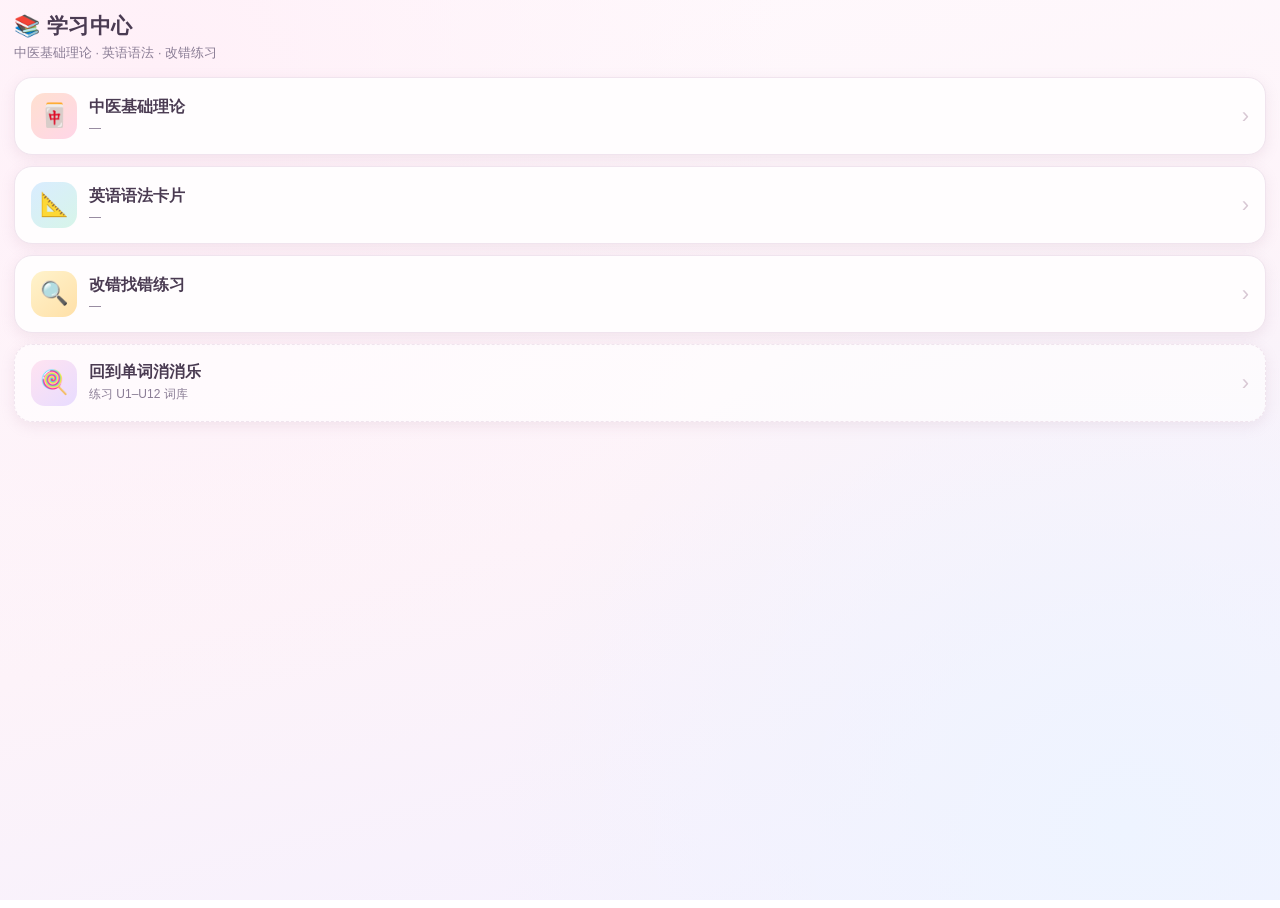
==== study.html @ f8e55bf9 "deploy: study.html" ====
<!DOCTYPE html>
<html lang="zh-CN">
<head>
<meta charset="utf-8">
<meta name="viewport" content="width=device-width, initial-scale=1.0, maximum-scale=1.0, user-scalable=no, viewport-fit=cover">
<meta name="theme-color" content="#ffe3f1">
<meta name="apple-mobile-web-app-capable" content="yes">
<meta name="mobile-web-app-capable" content="yes">
<meta name="apple-mobile-web-app-title" content="学习中心">
<meta name="apple-mobile-web-app-status-bar-style" content="default">
<title>📚 学习中心 · 中医基础 + 英语语法 + 改错</title>
<link rel="icon" type="image/png" href="icon-192.png">
<link rel="apple-touch-icon" href="apple-touch-icon.png">
<link rel="stylesheet" href="study.css">
</head>
<body>

<div id="app">

  <!-- ============ 首页 ============ -->
  <section class="screen active" id="scr-home">
    <header class="hd">
      <h1>📚 学习中心</h1>
      <p class="hd-sub">中医基础理论 · 英语语法 · 改错练习</p>
    </header>

    <div class="entry" data-go="tcm">
      <div class="entry-ico">🀄</div>
      <div class="entry-txt">
        <strong>中医基础理论</strong>
        <span id="cnt-tcm">—</span>
      </div>
      <div class="entry-arrow">›</div>
    </div>

    <div class="entry" data-go="gram">
      <div class="entry-ico">📐</div>
      <div class="entry-txt">
        <strong>英语语法卡片</strong>
        <span id="cnt-gram">—</span>
      </div>
      <div class="entry-arrow">›</div>
    </div>

    <div class="entry" data-go="err">
      <div class="entry-ico">🔍</div>
      <div class="entry-txt">
        <strong>改错找错练习</strong>
        <span id="cnt-err">—</span>
      </div>
      <div class="entry-arrow">›</div>
    </div>

    <div class="entry ghost" data-go="back">
      <div class="entry-ico">🍭</div>
      <div class="entry-txt">
        <strong>回到单词消消乐</strong>
        <span>练习 U1–U12 词库</span>
      </div>
      <div class="entry-arrow">›</div>
    </div>

    <p class="foot-note" id="edition-note"></p>
  </section>

  <!-- ============ 目录（章节目录） ============ -->
  <section class="screen" id="scr-list">
    <header class="hd hd-row">
      <button class="btn-back" data-go="home">‹</button>
      <div>
        <h1 id="list-title">目录</h1>
        <p class="hd-sub" id="list-sub"></p>
      </div>
    </header>
    <div id="list-search-wrap" class="search-wrap" hidden>
      <input id="search-input" type="search" placeholder="搜关键词，如：五行 / 藏象 / 亡阳" autocomplete="off">
    </div>
    <div id="list-tools" class="list-tools" hidden></div>
    <div id="list-body" class="list-body"></div>
  </section>

  <!-- ============ 卡片浏览（中医 / 语法通用） ============ -->
  <section class="screen" id="scr-cards">
    <header class="hd hd-row">
      <button class="btn-back" data-go="list">‹</button>
      <div style="flex:1 1 auto;min-width:0">
        <h1 id="cards-title">卡片</h1>
        <p class="hd-sub"><span id="card-pos">1 / 1</span> · <span id="card-memo">已背 0</span></p>
      </div>
      <button class="btn-mode" id="btnSelfTest" title="自测模式：先遮住答案">🙈 自测</button>
    </header>
    <div id="cards-body" class="cards-body"></div>
  </section>

  <!-- ============ 改错答题 ============ -->
  <section class="screen" id="scr-quiz">
    <header class="hd hd-row">
      <button class="btn-back" data-go="list">‹</button>
      <div>
        <h1 id="quiz-title">改错</h1>
        <p class="hd-sub"><span id="quiz-pos">1 / 1</span> · 点出错的那个词</p>
      </div>
    </header>

    <div class="quiz-body">
      <div class="sentence" id="quiz-sentence"></div>
      <div class="quiz-tools">
        <button class="btn-mini" id="btn-noerror">这行没错</button>
        <button class="btn-mini" id="btn-skip">跳过</button>
      </div>
      <div class="answer" id="quiz-answer" hidden></div>
      <button class="btn-next" id="btn-next" hidden>下一题 ›</button>
    </div>
  </section>

</div>

<script src="data/data-tcm.js"></script>
<script src="data/data-grammar.js"></script>
<script src="data/data-errors.js"></script>
<script src="study.js"></script>
<script>
// 注册 Service Worker：这样直接打开 study.html 也能离线缓存（file:// 时自动跳过）
if ('serviceWorker' in navigator && location.protocol.indexOf('http') === 0) {
  window.addEventListener('load', function () {
    navigator.serviceWorker.register('sw.js').catch(function () {});
  });
}
</script>
</body>
</html>
---- study.css ----
/* ============================================================
 *  study.css — 学习中心样式（延续消消乐的马卡龙可爱风）
 * ============================================================ */
:root{
  --pink:#ffe3f1; --pink-d:#ffb3d9; --purple:#e8dcff; --blue:#d9ecff;
  --mint:#d7f5e9; --yellow:#fff3cc; --ink:#4a3b52; --ink-l:#8a7d95;
  --card:#fffdfe; --line:#f0e4ee;
  --sh:0 4px 14px rgba(180,140,170,.16);
  --rr:18px;
}
*{box-sizing:border-box;-webkit-tap-highlight-color:transparent}
html,body{margin:0;padding:0;height:100%}
body{
  font-family:-apple-system,BlinkMacSystemFont,"PingFang SC","Hiragino Sans GB","Microsoft YaHei",sans-serif;
  color:var(--ink);
  background:
    radial-gradient(circle at 12% 8%, #fff0f8 0%, transparent 45%),
    radial-gradient(circle at 88% 92%, #eef4ff 0%, transparent 45%),
    linear-gradient(165deg,#fffafd 0%,#fdf3f9 55%,#f3f0ff 100%);
  background-attachment:fixed;
  -webkit-font-smoothing:antialiased;
}
#app{position:relative;height:100%}

/* ---------- 屏幕切换 ---------- */
.screen{
  position:absolute; inset:0; display:flex; flex-direction:column;
  opacity:0; visibility:hidden; transform:translateY(8px);
  transition:opacity .22s ease, transform .22s ease, visibility .22s;
  padding:calc(env(safe-area-inset-top) + 12px) 14px calc(env(safe-area-inset-bottom) + 12px);
  overflow:hidden;
}
.screen.active{opacity:1; visibility:visible; transform:none}

/* ---------- 页头 ---------- */
.hd{margin-bottom:14px; flex:0 0 auto}
.hd h1{margin:0; font-size:21px; letter-spacing:.5px}
.hd-sub{margin:4px 0 0; font-size:12.5px; color:var(--ink-l); line-height:1.5}
.hd-row{display:flex; align-items:center; gap:10px}
.btn-back{
  flex:0 0 auto; width:38px; height:38px; border:none; border-radius:12px;
  background:#fff; color:var(--ink); font-size:22px; line-height:1;
  box-shadow:var(--sh); cursor:pointer; padding-bottom:3px;
}
.btn-back:active{transform:scale(.94)}

/* ---------- 首页入口 ---------- */
.entry{
  display:flex; align-items:center; gap:12px; flex:0 0 auto;
  background:var(--card); border-radius:var(--rr); padding:15px 16px;
  box-shadow:var(--sh); margin-bottom:11px; cursor:pointer;
  transition:transform .14s ease, box-shadow .14s ease;
  border:1px solid var(--line);
}
.entry:active{transform:scale(.977); box-shadow:0 2px 8px rgba(180,140,170,.14)}
.entry-ico{
  width:46px; height:46px; flex:0 0 auto; border-radius:14px;
  display:flex; align-items:center; justify-content:center; font-size:23px;
  background:linear-gradient(140deg,var(--pink),var(--purple));
}
.entry[data-go="tcm"] .entry-ico{background:linear-gradient(140deg,#ffe0d0,#ffd6e8)}
.entry[data-go="gram"] .entry-ico{background:linear-gradient(140deg,var(--blue),var(--mint))}
.entry[data-go="err"] .entry-ico{background:linear-gradient(140deg,var(--yellow),#ffe0a8)}
.entry-txt{display:flex; flex-direction:column; gap:3px; min-width:0}
.entry-txt strong{font-size:15.5px}
.entry-txt span{font-size:12px; color:var(--ink-l)}
.entry-arrow{margin-left:auto; font-size:22px; color:#d8c8d4; flex:0 0 auto}
.entry.ghost{background:rgba(255,255,255,.6); border-style:dashed}
.foot-note{margin:auto 2px 0; font-size:11.5px; color:#b3a6bd; line-height:1.65}

/* ---------- 搜索 ---------- */
.search-wrap{flex:0 0 auto; margin-bottom:10px}
.search-wrap input{
  width:100%; padding:11px 14px; border-radius:14px; border:1px solid var(--line);
  background:#fff; font-size:14px; color:var(--ink); outline:none;
  box-shadow:var(--sh); font-family:inherit;
}
.search-wrap input:focus{border-color:var(--pink-d)}

/* ---------- 目录工具条（中医） ---------- */
.list-tools{
  flex:0 0 auto; display:flex; flex-wrap:wrap; gap:7px; margin-bottom:10px;
}
.tool-btn{
  flex:1 1 auto; min-width:calc(50% - 4px); padding:9px 10px;
  border-radius:12px; border:1px solid var(--line); background:#fff;
  color:#6b5a76; font-size:12.5px; font-family:inherit; cursor:pointer;
  box-shadow:var(--sh); white-space:nowrap; overflow:hidden; text-overflow:ellipsis;
}
.tool-btn:active{transform:scale(.97)}

/* ---------- 自测模式按钮 ---------- */
.btn-mode{
  flex:0 0 auto; padding:9px 12px; border-radius:12px; border:1px solid var(--line);
  background:#fff; color:#6b5a76; font-size:12.5px; font-family:inherit;
  box-shadow:var(--sh); cursor:pointer; white-space:nowrap;
}
.btn-mode.on{background:linear-gradient(135deg,var(--pink-d),#c9a8ff); color:#fff; border-color:transparent}
.btn-mode:active{transform:scale(.96)}

/* ---------- 章节目录 ---------- */
.list-body{flex:1 1 auto; overflow-y:auto; -webkit-overflow-scrolling:touch; padding-bottom:8px}
.chap{
  display:flex; align-items:center; gap:10px; background:var(--card);
  border:1px solid var(--line); border-radius:15px; padding:14px 15px;
  margin-bottom:9px; box-shadow:var(--sh); cursor:pointer;
  transition:transform .13s ease;
}
.chap:active{transform:scale(.978)}
.chap-t{font-size:14.5px; flex:1 1 auto; line-height:1.45}
.chap-bar{
  margin-top:7px; height:5px; border-radius:4px; background:#f2e8f0; overflow:hidden;
}
.chap-bar span{
  display:block; height:100%; border-radius:4px;
  background:linear-gradient(90deg,var(--pink-d),#c9a8ff);
  transition:width .3s ease;
}
.chap-ver{
  display:inline-block; margin-top:5px; font-size:10.5px; font-weight:600;
  color:#8a6f9c; background:#f4ecfb; border-radius:8px; padding:2px 7px;
  line-height:1.5;
}
.chap-n{font-size:11.5px; color:#fff; background:var(--pink-d); border-radius:20px; padding:3px 9px; flex:0 0 auto}
.chap-arrow{color:#d8c8d4; font-size:19px; flex:0 0 auto}

/* 搜索结果 */
.hit{background:var(--card); border:1px solid var(--line); border-radius:15px;
  padding:13px 15px; margin-bottom:9px; box-shadow:var(--sh)}
.hit-src{font-size:11px; color:var(--pink-d); margin-bottom:5px; font-weight:600}
.hit-q{font-size:14.5px; font-weight:600; margin-bottom:6px; line-height:1.45}
.hit-a{font-size:13px; color:#5d5068; line-height:1.68; white-space:pre-wrap}
.empty{text-align:center; color:#b3a6bd; font-size:13px; padding:40px 20px}

/* ---------- 卡片浏览 ---------- */
.cards-body{
  flex:1 1 auto; overflow-y:auto; -webkit-overflow-scrolling:touch;
  scroll-snap-type:y mandatory; padding-bottom:4px;
}
.card{
  scroll-snap-align:start; background:var(--card); border:1px solid var(--line);
  border-radius:20px; padding:18px 17px; margin-bottom:12px; box-shadow:var(--sh);
  min-height:60vh;
}
.card.known{border-color:#b6e8cd; box-shadow:0 4px 14px rgba(120,200,160,.20)}

/* 卡片顶部：标签 + 背诵按钮 */
.card-top{display:flex; align-items:center; gap:8px; margin-bottom:12px}
.card-top .card-badge{margin-bottom:0}
.memo-btn{
  margin-left:auto; padding:6px 11px; border-radius:20px; cursor:pointer;
  border:1px solid var(--line); background:#fff; color:#8a7d95;
  font-size:11.5px; font-family:inherit; white-space:nowrap;
}
.card.known .memo-btn{
  background:#e7f8ef; border-color:#b6e8cd; color:#1f7a4d; font-weight:700;
}
.memo-btn:active{transform:scale(.95)}

/* 答案区 + 自测遮罩 */
.card-ans-wrap{position:relative}
.reveal-hint{display:none}
.card.masked .card-a{display:none}
.card.masked .reveal-hint{
  display:flex; align-items:center; justify-content:center;
  min-height:120px; border-radius:14px; cursor:pointer;
  background:repeating-linear-gradient(135deg,#fdf1f8 0 12px,#f8eaf4 12px 24px);
  color:#b48aa8; font-size:14px; font-weight:600;
  border:1px dashed #eccfe2;
}
.card.masked .card-q{color:#463351}
.card-badge{
  display:inline-block; font-size:11px; font-weight:700; letter-spacing:.5px;
  padding:4px 10px; border-radius:20px; margin-bottom:12px;
  background:linear-gradient(140deg,var(--pink),var(--purple)); color:#6b4f72;
}
.card-badge.t-名解{background:linear-gradient(140deg,#ffd9c7,#ffc9dd); color:#8a4a5c}
.card-badge.t-辨析{background:linear-gradient(140deg,#d4e8ff,#c9f0e2); color:#3f6472}
.card-badge.t-原文{background:linear-gradient(140deg,#fff0c2,#ffe2a8); color:#7a6224}
.card-badge.t-数字{background:linear-gradient(140deg,#e0d9ff,#f0d9ff); color:#5b4a80}
.card-q{font-size:16px; font-weight:700; line-height:1.5; margin-bottom:11px; color:#463351}
.card-a{font-size:14.5px; line-height:1.82; color:#4f4258; white-space:pre-wrap; word-break:break-word}

/* 语法卡 */
.gram-rule{font-size:14.5px; line-height:1.8; margin-bottom:14px; color:#463351;
  background:linear-gradient(120deg,#fff7fb,#f5f2ff); border-radius:13px; padding:12px 14px;
  border-left:3px solid var(--pink-d)}
.gram-list{margin:0; padding:0; list-style:none}
.gram-list li{position:relative; padding:9px 0 9px 20px; font-size:14px; line-height:1.75;
  border-bottom:1px dashed var(--line); color:#544663}
.gram-list li:last-child{border-bottom:none}
.gram-list li::before{content:""; position:absolute; left:4px; top:16px; width:6px; height:6px;
  border-radius:50%; background:var(--pink-d)}
.gram-list li b, .gram-list li strong{color:#a34a7c}
.gram-trick{margin-top:14px; font-size:13.5px; line-height:1.72; color:#6d5a3f;
  background:#fffaf0; border-radius:12px; padding:11px 13px; border:1px dashed #f0dcae}
.gram-trick::before{content:"💡 "; }

/* ---------- 改错答题 ---------- */
.quiz-body{flex:1 1 auto; overflow-y:auto; -webkit-overflow-scrolling:touch; padding-bottom:10px}
.sentence{
  background:var(--card); border:1px solid var(--line); border-radius:20px;
  padding:22px 18px; box-shadow:var(--sh); font-size:17px; line-height:2.1;
  min-height:110px; display:flex; flex-wrap:wrap; align-content:flex-start; gap:2px 0;
}
.word{
  display:inline; padding:3px 1px; border-radius:6px; cursor:pointer;
  transition:background .12s ease, color .12s ease; text-decoration:underline;
  text-decoration-color:rgba(255,179,217,.5); text-underline-offset:4px;
}
.word:active{background:#ffe9f4}
.word.hit{background:#c9f5dd; color:#1f6b45; text-decoration:none; font-weight:600}
.word.miss{background:#ffe0e0; color:#b13a3a; animation:shake .3s}
.word.reveal{background:#fff3cc; color:#7a6224; text-decoration:none; font-weight:600}
@keyframes shake{0%,100%{transform:translateX(0)}25%{transform:translateX(-4px)}75%{transform:translateX(4px)}}

.quiz-tools{display:flex; gap:9px; margin-top:12px}
.btn-mini{
  flex:1 1 0; padding:11px 8px; border-radius:13px; border:1px solid var(--line);
  background:#fff; color:#6b5a76; font-size:13.5px; font-family:inherit;
  box-shadow:var(--sh); cursor:pointer;
}
.btn-mini:active{transform:scale(.97)}
.btn-mini:disabled{opacity:.4}

.answer{margin-top:13px; background:#fffdfe; border:1px solid var(--line); border-left:4px solid #8fd9b6;
  border-radius:15px; padding:15px 16px; box-shadow:var(--sh); animation:fadein .22s ease}
.answer.bad{border-left-color:#ff9a9a}
@keyframes fadein{from{opacity:0; transform:translateY(6px)}to{opacity:1; transform:none}}
.ans-line{font-size:15px; line-height:1.75; margin-bottom:8px}
.ans-line:last-child{margin-bottom:0}
.ans-key{color:#a34a7c; font-weight:700}
.ans-ok{color:#1f7a4d; font-weight:700}
.ans-why{font-size:13.5px; color:#5d5068; line-height:1.78; padding-top:9px; border-top:1px dashed var(--line)}

.btn-next{
  width:100%; margin-top:13px; padding:15px; border:none; border-radius:16px;
  background:linear-gradient(135deg,var(--pink-d),#c9a8ff); color:#fff;
  font-size:16px; font-weight:700; font-family:inherit; cursor:pointer;
  box-shadow:0 5px 16px rgba(220,140,190,.36);
}
.btn-next:active{transform:scale(.977)}

/* ---------- 小屏幕适配 ---------- */
@media (max-height:680px){
  .card{min-height:52vh; padding:15px}
  .sentence{font-size:16px; padding:17px 15px}
  .hd h1{font-size:19px}
}
@media (prefers-color-scheme: dark){
  :root{
    --pink:#4a3040; --pink-d:#c17aa5; --purple:#3d3450; --blue:#2f3d4d;
    --mint:#2d4239; --yellow:#463d28; --ink:#eae2f0; --ink-l:#a99cb5;
    --card:#2a2431; --line:#3a3143; --sh:0 4px 14px rgba(0,0,0,.34);
  }
  body{background:
    radial-gradient(circle at 12% 8%, #2e2434 0%, transparent 45%),
    radial-gradient(circle at 88% 92%, #232c3a 0%, transparent 45%),
    linear-gradient(165deg,#221c28 0%,#241f2c 55%,#1e1b29 100%)}
  .card-badge{color:#3a2a35}
  .card-q,.gram-rule{color:#efe6f6}
  .card-a,.gram-list li{color:#d6cbe0}
  .gram-rule{background:linear-gradient(120deg,#312a3a,#2b2739)}
  .entry.ghost{background:rgba(255,255,255,.05)}
  .foot-note{color:#8d7f99}
  .gram-trick{background:#332c22; border-color:#54482c; color:#dcc79c}
  .answer{background:#2a2431}
  .btn-mini{background:#332b3c; color:#cdc0d8}
  .word:active{background:#3d3048}
  .btn-mode,.tool-btn{background:#332b3c; color:#cdc0d8}
  .memo-btn{background:#332b3c; color:#b3a6bd}
  .card.known .memo-btn{background:#254434; border-color:#3c6b52; color:#8ee0b4}
  .chip{background:#332b3c}
  .chap-bar{background:#3a3143}
  .card.masked .reveal-hint{
    background:repeating-linear-gradient(135deg,#2f2838 0 12px,#332b3c 12px 24px);
    color:#a98fb8; border-color:#4a3d54;
  }
  .card.masked .card-q{color:#efe6f6}
  .card.known{border-color:#3c6b52; box-shadow:0 4px 14px rgba(0,0,0,.4)}
}
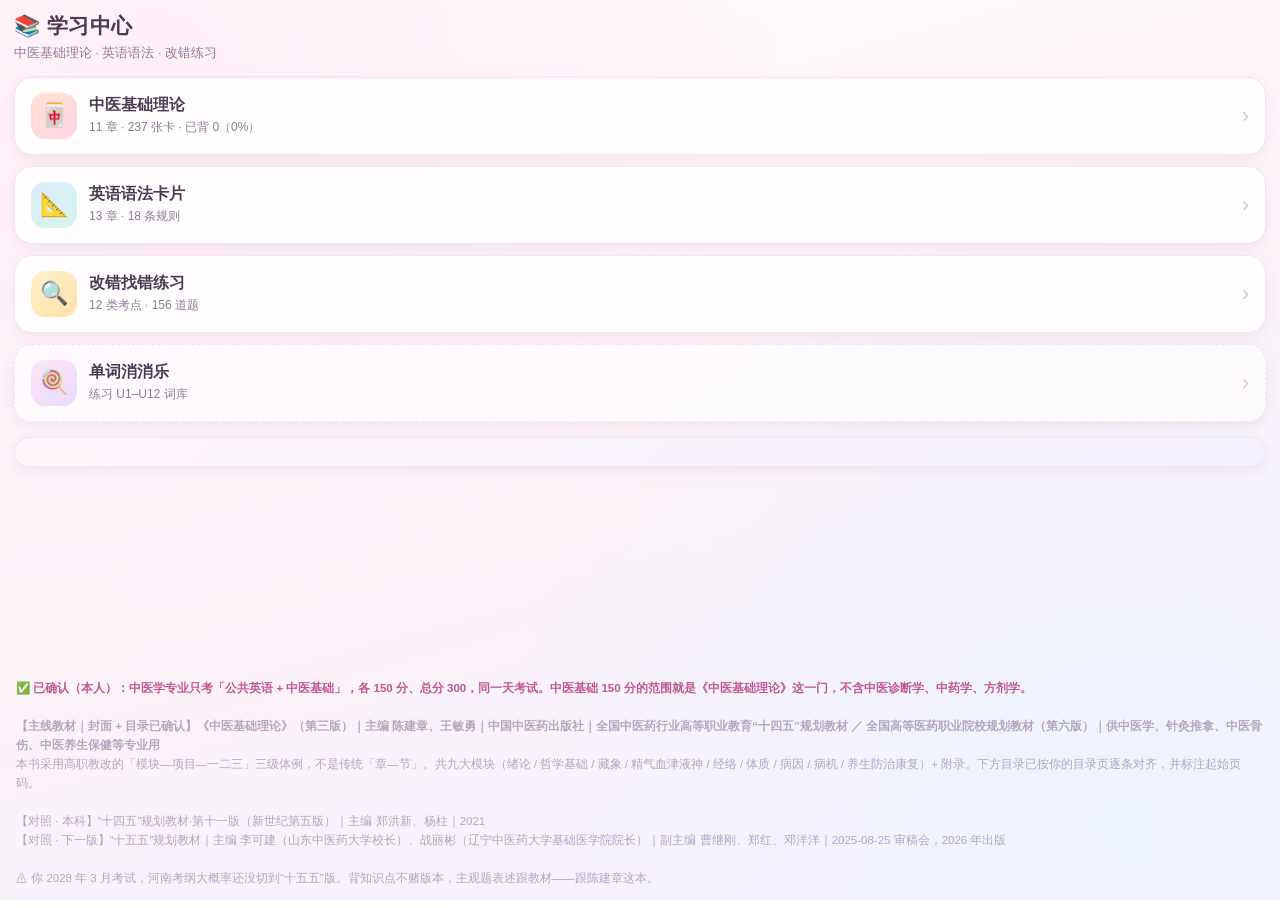
==== commit 66457fcb: "deploy: study.html" ====
--- a/study.html
+++ b/study.html
@@ -54,11 +54,13 @@
     <div class="entry ghost" data-go="back">
       <div class="entry-ico">🍭</div>
       <div class="entry-txt">
-        <strong>回到单词消消乐</strong>
+        <strong>单词消消乐</strong>
         <span>练习 U1–U12 词库</span>
       </div>
       <div class="entry-arrow">›</div>
     </div>
+
+    <div class="stats-card" id="stats-total"></div>
 
     <p class="foot-note" id="edition-note"></p>
   </section>
--- a/study.css
+++ b/study.css
@@ -67,6 +67,27 @@
 .entry-arrow{margin-left:auto; font-size:22px; color:#d8c8d4; flex:0 0 auto}
 .entry.ghost{background:rgba(255,255,255,.6); border-style:dashed}
 .foot-note{margin:auto 2px 0; font-size:11.5px; color:#b3a6bd; line-height:1.65}
+
+/* ---------- 首页累计统计卡 ---------- */
+.stats-card{
+  flex:0 0 auto; margin-top:4px; background:linear-gradient(135deg,#fff6fb,#f3f0ff);
+  border:1px solid var(--line); border-radius:var(--rr); padding:14px 16px;
+  box-shadow:var(--sh);
+}
+.st-hd{display:flex; align-items:baseline; gap:6px; font-size:12.5px; color:var(--ink-l)}
+.st-hd b{font-size:26px; color:#a34a7c; line-height:1; margin:0 2px}
+.st-row{display:flex; flex-wrap:wrap; gap:6px 14px; margin:10px 0 8px; font-size:12.5px; color:#5d5068}
+.st-row b{color:#a34a7c; font-size:14px}
+.st-row em{font-style:normal; color:#a99cb5; font-size:11px}
+.st-ft{
+  display:flex; align-items:center; justify-content:space-between; gap:8px;
+  font-size:11px; color:#b3a6bd; border-top:1px dashed var(--line); padding-top:8px;
+}
+.st-reset{
+  border:1px solid var(--line); background:#fff; color:#a99cb5;
+  font-size:11px; font-family:inherit; padding:4px 9px; border-radius:20px; cursor:pointer;
+}
+.st-reset:active{transform:scale(.95)}
 
 /* ---------- 搜索 ---------- */
 .search-wrap{flex:0 0 auto; margin-bottom:10px}
@@ -265,6 +286,10 @@
   .foot-note{color:#8d7f99}
   .gram-trick{background:#332c22; border-color:#54482c; color:#dcc79c}
   .answer{background:#2a2431}
+  .stats-card{background:linear-gradient(135deg,#2e2637,#282336)}
+  .st-row{color:#d6cbe0}
+  .st-hd b,.st-row b{color:#f0a8ce}
+  .st-reset{background:#332b3c; color:#b3a6bd}
   .btn-mini{background:#332b3c; color:#cdc0d8}
   .word:active{background:#3d3048}
   .btn-mode,.tool-btn{background:#332b3c; color:#cdc0d8}
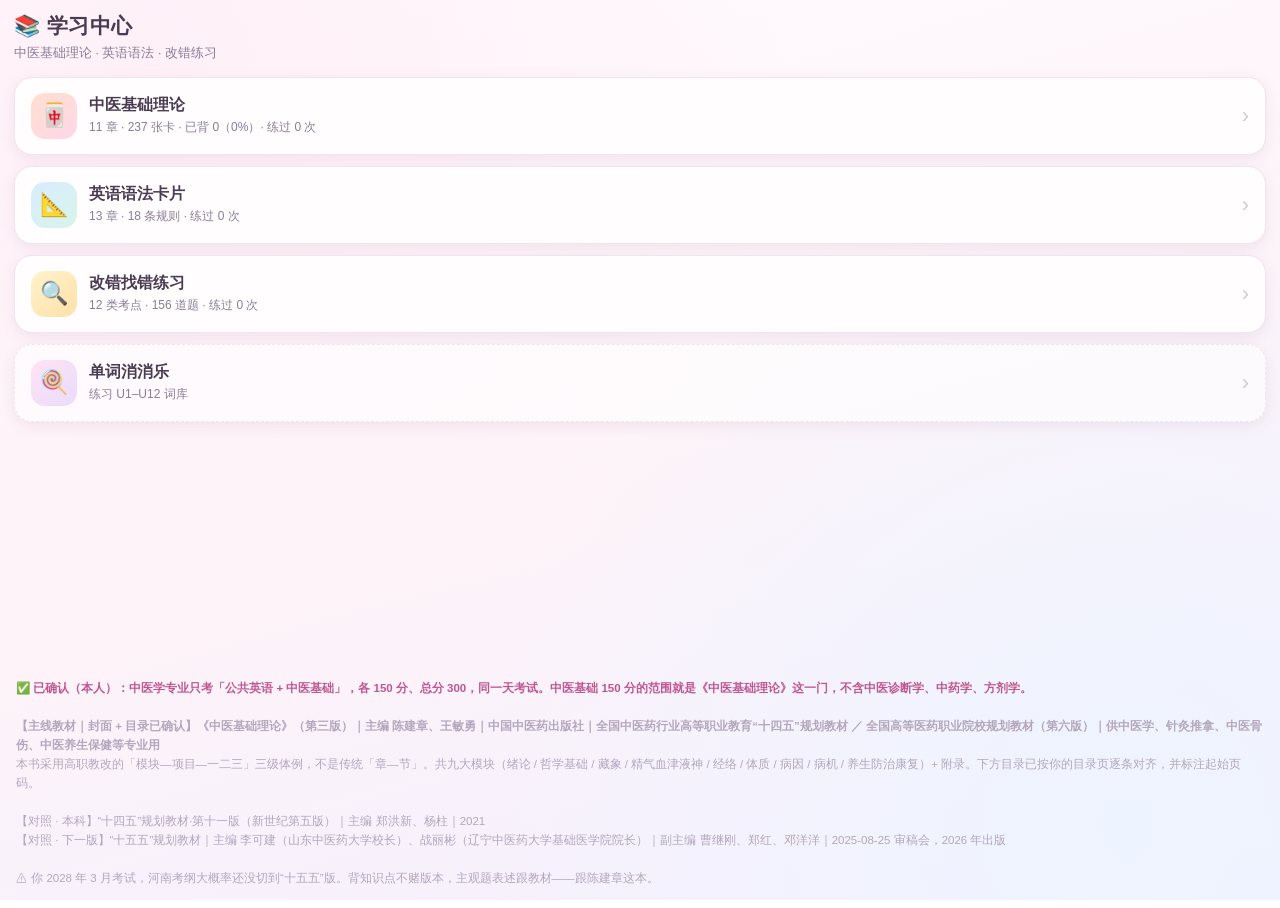
==== commit 1669b9e8: "deploy: study.html" ====
--- a/study.html
+++ b/study.html
@@ -60,8 +60,6 @@
       <div class="entry-arrow">›</div>
     </div>
 
-    <div class="stats-card" id="stats-total"></div>
-
     <p class="foot-note" id="edition-note"></p>
   </section>
 
@@ -77,6 +75,7 @@
     <div id="list-search-wrap" class="search-wrap" hidden>
       <input id="search-input" type="search" placeholder="搜关键词，如：五行 / 藏象 / 亡阳" autocomplete="off">
     </div>
+    <div id="list-stats" class="mod-stats" hidden></div>
     <div id="list-tools" class="list-tools" hidden></div>
     <div id="list-body" class="list-body"></div>
   </section>
--- a/study.css
+++ b/study.css
@@ -68,26 +68,21 @@
 .entry.ghost{background:rgba(255,255,255,.6); border-style:dashed}
 .foot-note{margin:auto 2px 0; font-size:11.5px; color:#b3a6bd; line-height:1.65}
 
-/* ---------- 首页累计统计卡 ---------- */
-.stats-card{
-  flex:0 0 auto; margin-top:4px; background:linear-gradient(135deg,#fff6fb,#f3f0ff);
-  border:1px solid var(--line); border-radius:var(--rr); padding:14px 16px;
-  box-shadow:var(--sh);
-}
-.st-hd{display:flex; align-items:baseline; gap:6px; font-size:12.5px; color:var(--ink-l)}
-.st-hd b{font-size:26px; color:#a34a7c; line-height:1; margin:0 2px}
-.st-row{display:flex; flex-wrap:wrap; gap:6px 14px; margin:10px 0 8px; font-size:12.5px; color:#5d5068}
-.st-row b{color:#a34a7c; font-size:14px}
-.st-row em{font-style:normal; color:#a99cb5; font-size:11px}
-.st-ft{
-  display:flex; align-items:center; justify-content:space-between; gap:8px;
-  font-size:11px; color:#b3a6bd; border-top:1px dashed var(--line); padding-top:8px;
-}
-.st-reset{
-  border:1px solid var(--line); background:#fff; color:#a99cb5;
-  font-size:11px; font-family:inherit; padding:4px 9px; border-radius:20px; cursor:pointer;
-}
-.st-reset:active{transform:scale(.95)}
+/* ---------- 模块页练习统计条 ---------- */
+.mod-stats{
+  flex:0 0 auto; display:flex; align-items:center; gap:9px; flex-wrap:wrap;
+  background:linear-gradient(135deg,#fff6fb,#f3f0ff);
+  border:1px solid var(--line); border-radius:14px;
+  padding:10px 13px; margin-bottom:10px; box-shadow:var(--sh);
+}
+.ms-main{font-size:13px; color:#5d5068}
+.ms-main b{font-size:19px; color:#a34a7c; margin:0 2px; line-height:1}
+.ms-sub{font-size:11.5px; color:#a99cb5}
+.ms-reset{
+  margin-left:auto; border:1px solid var(--line); background:#fff; color:#b3a6bd;
+  font-size:11px; font-family:inherit; padding:4px 10px; border-radius:20px; cursor:pointer;
+}
+.ms-reset:active{transform:scale(.95)}
 
 /* ---------- 搜索 ---------- */
 .search-wrap{flex:0 0 auto; margin-bottom:10px}
@@ -286,10 +281,10 @@
   .foot-note{color:#8d7f99}
   .gram-trick{background:#332c22; border-color:#54482c; color:#dcc79c}
   .answer{background:#2a2431}
-  .stats-card{background:linear-gradient(135deg,#2e2637,#282336)}
-  .st-row{color:#d6cbe0}
-  .st-hd b,.st-row b{color:#f0a8ce}
-  .st-reset{background:#332b3c; color:#b3a6bd}
+  .mod-stats{background:linear-gradient(135deg,#2e2637,#282336)}
+  .ms-main{color:#d6cbe0}
+  .ms-main b{color:#f0a8ce}
+  .ms-reset{background:#332b3c; color:#b3a6bd}
   .btn-mini{background:#332b3c; color:#cdc0d8}
   .word:active{background:#3d3048}
   .btn-mode,.tool-btn{background:#332b3c; color:#cdc0d8}
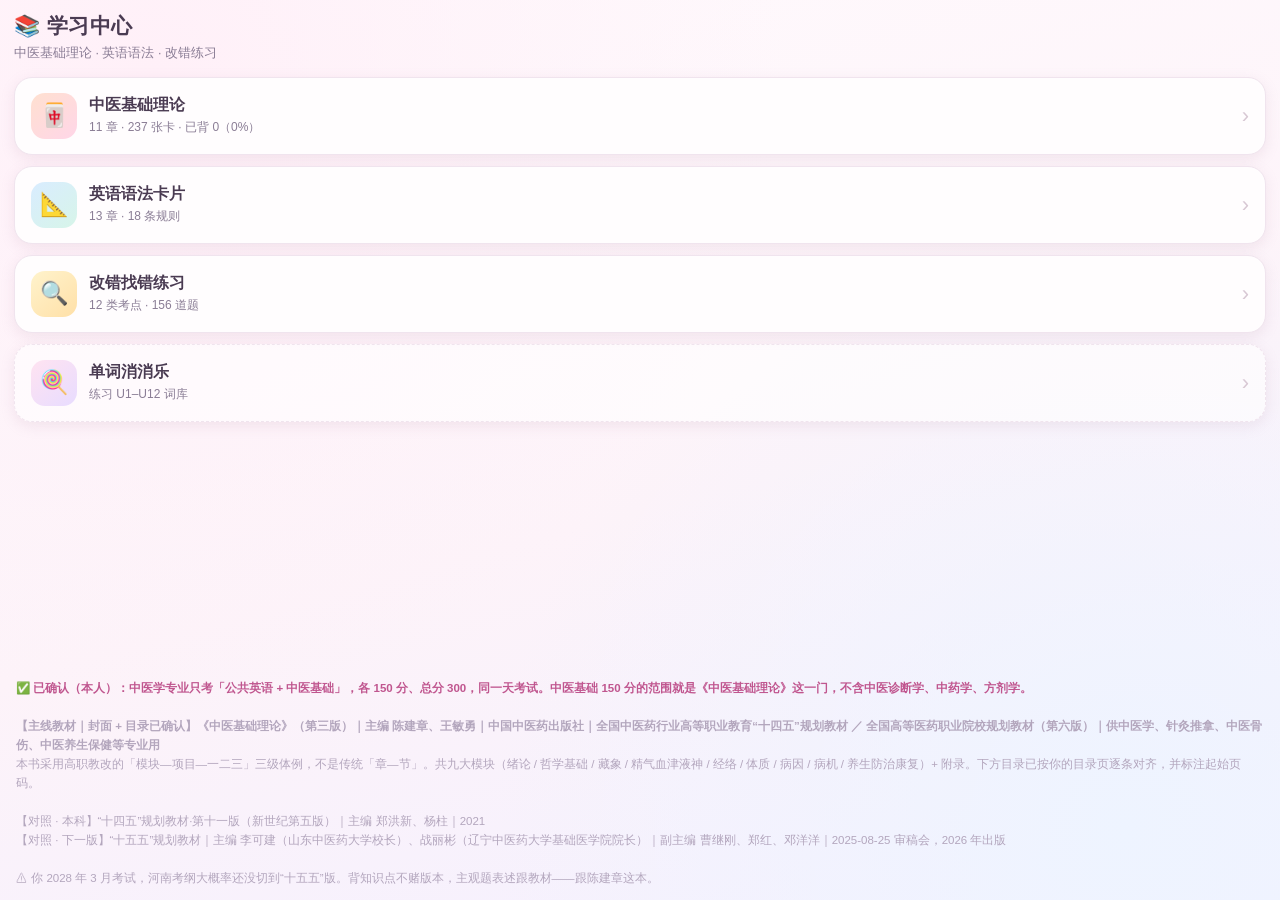
==== commit e25506a5: "deploy: study.html" ====
--- a/study.html
+++ b/study.html
@@ -67,10 +67,11 @@
   <section class="screen" id="scr-list">
     <header class="hd hd-row">
       <button class="btn-back" data-go="home">‹</button>
-      <div>
+      <div style="flex:1 1 auto;min-width:0">
         <h1 id="list-title">目录</h1>
         <p class="hd-sub" id="list-sub"></p>
       </div>
+      <div class="hd-badge" id="list-badge" hidden></div>
     </header>
     <div id="list-search-wrap" class="search-wrap" hidden>
       <input id="search-input" type="search" placeholder="搜关键词，如：五行 / 藏象 / 亡阳" autocomplete="off">
--- a/study.css
+++ b/study.css
@@ -68,16 +68,30 @@
 .entry.ghost{background:rgba(255,255,255,.6); border-style:dashed}
 .foot-note{margin:auto 2px 0; font-size:11.5px; color:#b3a6bd; line-height:1.65}
 
+/* ---------- 页头右侧：醒目练习次数徽标 ---------- */
+.hd-badge{
+  flex:0 0 auto; margin-left:auto;
+  display:flex; flex-direction:column; align-items:center; justify-content:center;
+  min-width:78px; padding:9px 13px; border-radius:17px;
+  background:linear-gradient(135deg,#ff9ecb 0%,#c9a8ff 100%);
+  color:#fff; line-height:1;
+  box-shadow:0 6px 18px rgba(214,132,186,.45), inset 0 1px 0 rgba(255,255,255,.45);
+}
+.hd-badge .hb-lab{font-size:10.5px; letter-spacing:1.5px; opacity:.92; font-weight:600}
+.hd-badge .hb-num{font-size:27px; font-weight:800; margin:3px 0 2px; letter-spacing:-.5px;
+  text-shadow:0 1px 3px rgba(140,70,130,.28)}
+.hd-badge .hb-unit{font-size:10.5px; letter-spacing:1px; opacity:.92; font-weight:600}
+
 /* ---------- 模块页练习统计条 ---------- */
 .mod-stats{
   flex:0 0 auto; display:flex; align-items:center; gap:9px; flex-wrap:wrap;
   background:linear-gradient(135deg,#fff6fb,#f3f0ff);
   border:1px solid var(--line); border-radius:14px;
-  padding:10px 13px; margin-bottom:10px; box-shadow:var(--sh);
+  padding:9px 13px; margin-bottom:10px; box-shadow:var(--sh);
 }
 .ms-main{font-size:13px; color:#5d5068}
 .ms-main b{font-size:19px; color:#a34a7c; margin:0 2px; line-height:1}
-.ms-sub{font-size:11.5px; color:#a99cb5}
+.ms-sub{font-size:12.5px; color:#7c6b88}
 .ms-reset{
   margin-left:auto; border:1px solid var(--line); background:#fff; color:#b3a6bd;
   font-size:11px; font-family:inherit; padding:4px 10px; border-radius:20px; cursor:pointer;
@@ -284,7 +298,12 @@
   .mod-stats{background:linear-gradient(135deg,#2e2637,#282336)}
   .ms-main{color:#d6cbe0}
   .ms-main b{color:#f0a8ce}
+  .ms-sub{color:#b3a6bd}
   .ms-reset{background:#332b3c; color:#b3a6bd}
+  .hd-badge{
+    background:linear-gradient(135deg,#b3588c 0%,#7f63b8 100%);
+    box-shadow:0 6px 18px rgba(0,0,0,.45), inset 0 1px 0 rgba(255,255,255,.18);
+  }
   .btn-mini{background:#332b3c; color:#cdc0d8}
   .word:active{background:#3d3048}
   .btn-mode,.tool-btn{background:#332b3c; color:#cdc0d8}
